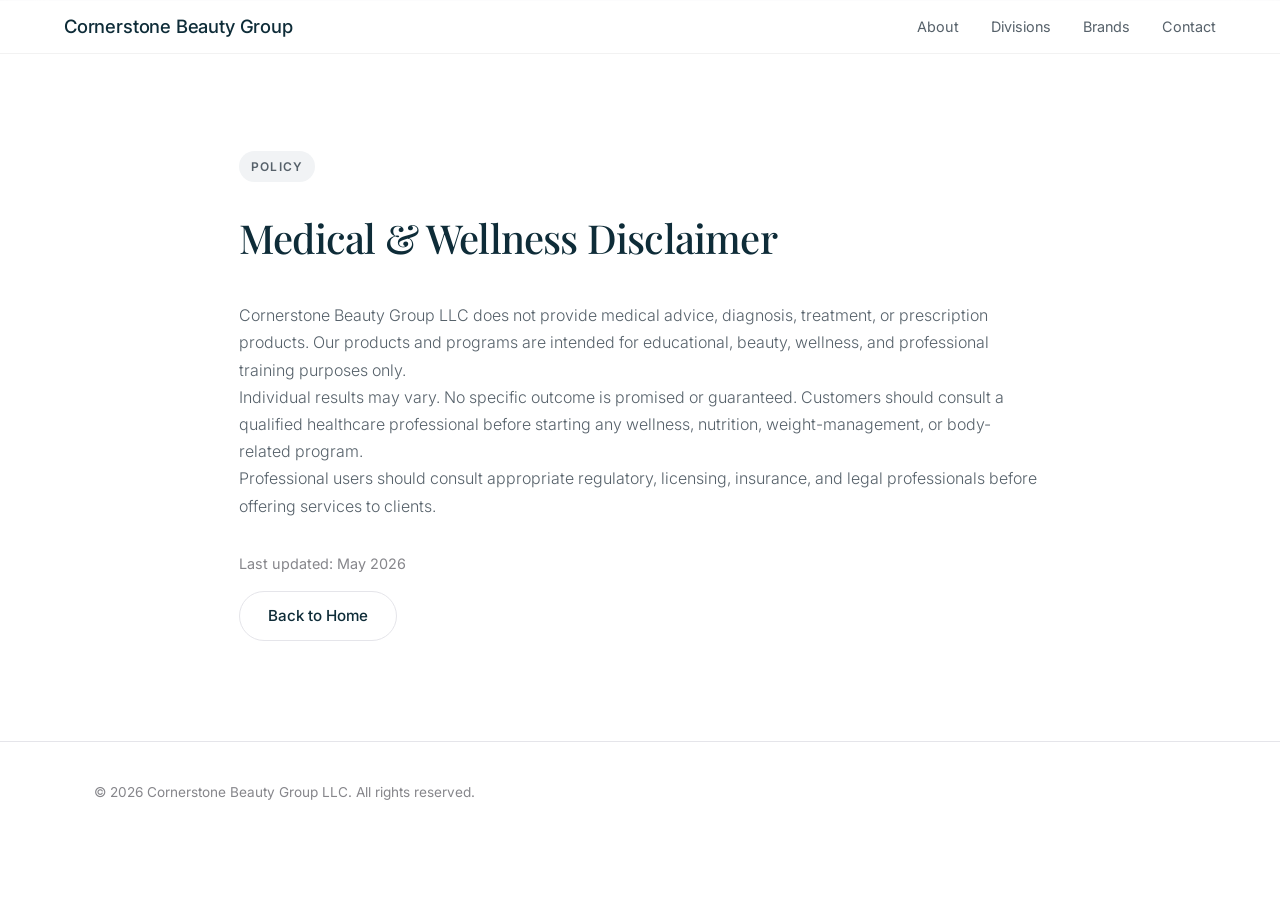
==== disclaimer.html @ 3bd97c3e "Initial website upload" ====
<!DOCTYPE html>
<html lang="en">
<head>
    <meta charset="UTF-8">
    <meta name="viewport" content="width=device-width, initial-scale=1.0">
    <title>Medical & Wellness Disclaimer | Cornerstone Beauty Group LLC</title>
    <link rel="stylesheet" href="styles.css">
    <link rel="preconnect" href="https://fonts.googleapis.com">
    <link rel="preconnect" href="https://fonts.gstatic.com" crossorigin>
    <link href="https://fonts.googleapis.com/css2?family=Inter:wght@300;400;500;600&family=Playfair+Display:ital,wght@0,400;0,500;1,400&display=swap" rel="stylesheet">
</head>
<body>
<header class="site-header"><div class="header-container"><a href="index.html" class="logo-text">Cornerstone Beauty Group</a><nav class="nav-menu"><a href="index.html#about" class="nav-link">About</a><a href="index.html#divisions" class="nav-link">Divisions</a><a href="index.html#brands" class="nav-link">Brands</a><a href="index.html#contact" class="nav-link">Contact</a></nav></div></header>
<main><section class="about-section" style="padding-top:150px;"><div class="container" style="max-width:850px;text-align:left;">
<div class="section-badge">Policy</div><h1 class="section-title">Medical & Wellness Disclaimer</h1>
<p class="about-text" style="font-size:1rem;text-align:left;">Cornerstone Beauty Group LLC does not provide medical advice, diagnosis, treatment, or prescription products. Our products and programs are intended for educational, beauty, wellness, and professional training purposes only.</p><p class="about-text" style="font-size:1rem;text-align:left;">Individual results may vary. No specific outcome is promised or guaranteed. Customers should consult a qualified healthcare professional before starting any wellness, nutrition, weight-management, or body-related program.</p><p class="about-text" style="font-size:1rem;text-align:left;">Professional users should consult appropriate regulatory, licensing, insurance, and legal professionals before offering services to clients.</p>
<p style="margin-top:2rem;color:var(--text-muted);font-size:.9rem;">Last updated: May 2026</p>
<p style="margin-top:1rem;"><a href="index.html" class="btn btn-secondary" style="margin-left:0;">Back to Home</a></p>
</div></section></main><footer class="site-footer"><div class="container footer-container"><p>&copy; 2026 Cornerstone Beauty Group LLC. All rights reserved.</p></div></footer><script src="script.js"></script></body></html>
---- styles.css ----
/* Custom Reset & Base Properties inspired by Stripe/Apple layouts */
:root {
    --bg-primary: #ffffff;
    --bg-secondary: #f8f9fa;
    --bg-tertiary: #f1f3f5;
    
    --text-primary: #0e2c38;
    --text-secondary: #56616a;
    --text-muted: #86868b;
    
    --accent: #0e2c38;
    --accent-gold: #d6c6a6;
    --warm-ivory: #f7f4ef;
    --border-color: #e5e5ea;
    --radius-section: 24px;
    --radius-card: 16px;
    
    --font-sans: 'Inter', -apple-system, BlinkMacSystemFont, "Segoe UI", Roboto, sans-serif;
    --font-serif: 'Playfair Display', Georgia, serif;
    
    --transition-smooth: all 0.4s cubic-bezier(0.16, 1, 0.3, 1);
}

* {
    box-sizing: border-box;
    margin: 0;
    padding: 0;
}

html {
    scroll-behavior: smooth;
    font-size: 16px;
}

body {
    font-family: var(--font-sans);
    background-color: var(--bg-primary);
    color: var(--text-primary);
    line-height: 1.6;
    -webkit-font-smoothing: antialiased;
}

.container {
    width: 100%;
    max-width: 1140px;
    margin: 0 auto;
    padding: 0 24px;
}

/* Typography & Layout Accents */
h1, h2, h3 {
    font-weight: 500;
    letter-spacing: -0.02em;
}

.section-title {
    font-family: var(--font-serif);
    font-size: 2.5rem;
    margin-bottom: 2rem;
    color: var(--text-primary);
}

.section-badge {
    display: inline-block;
    font-size: 0.75rem;
    text-transform: uppercase;
    letter-spacing: 0.1em;
    font-weight: 600;
    color: var(--text-secondary);
    background: var(--bg-tertiary);
    padding: 6px 12px;
    border-radius: 100px;
    margin-bottom: 1.5rem;
}

.badge-warning {
    background: #fff3cd;
    color: #856404;
}

/* Custom Buttons */
.btn {
    display: inline-flex;
    align-items: center;
    justify-content: center;
    padding: 12px 28px;
    border-radius: 100px;
    font-size: 0.95rem;
    font-weight: 500;
    text-decoration: none;
    transition: var(--transition-smooth);
    cursor: pointer;
}

.btn-primary {
    background-color: var(--text-primary);
    color: #ffffff;
    border: 1px solid var(--text-primary);
}

.btn-primary:hover {
    background-color: #333336;
    transform: translateY(-2px);
}

.btn-secondary {
    background-color: transparent;
    color: var(--text-primary);
    border: 1px solid var(--border-color);
    margin-left: 12px;
}

.btn-secondary:hover {
    background-color: var(--bg-secondary);
    border-color: var(--text-primary);
    transform: translateY(-2px);
}

.btn-block {
    display: flex;
    width: 100%;
}

/* Reusable Grid & Cards */
.card {
    background: var(--bg-primary);
    border: 1px solid var(--border-color);
    border-radius: var(--radius-card);
    padding: 32px;
    transition: var(--transition-smooth);
}

.card:hover {
    transform: translateY(-4px);
    box-shadow: 0 12px 30px rgba(0,0,0,0.04);
    border-color: var(--text-muted);
}

.grid-four-columns {
    display: grid;
    grid-template-columns: repeat(auto-fit, minmax(230px, 1fr));
    gap: 24px;
}

.grid-three-columns {
    display: grid;
    grid-template-columns: repeat(auto-fit, minmax(300px, 1fr));
    gap: 24px;
}

.grid-two-columns {
    display: grid;
    grid-template-columns: repeat(auto-fit, minmax(450px, 1fr));
    gap: 48px;
}

/* Header Section */
.site-header {
    position: fixed;
    top: 0;
    left: 0;
    width: 100%;
    z-index: 1000;
    background: rgba(255, 255, 255, 0.8);
    backdrop-filter: blur(20px);
    -webkit-backdrop-filter: blur(20px);
    border-bottom: 1px solid rgba(0, 0, 0, 0.05);
    transition: var(--transition-smooth);
}

.header-container {
    max-width: 1200px;
    margin: 0 auto;
    padding: 12px 24px;
    display: flex;
    justify-content: space-between;
    align-items: center;
}

.logo-text {
    font-size: 1.15rem;
    font-weight: 500;
    letter-spacing: -0.01em;
    color: var(--text-primary);
    text-decoration: none;
}
.logo-brand {
    display: flex;
    align-items: center;
    text-decoration: none;
}

.logo-brand img {
    height: 64px;
    width: auto;
    display: block;
}

.nav-menu {
    display: flex;
    gap: 32px;
}

.nav-link {
    font-size: 0.9rem;
    color: var(--text-secondary);
    text-decoration: none;
    font-weight: 400;
    transition: color 0.2s ease;
}

.nav-link:hover {
    color: var(--text-primary);
}

.mobile-nav-toggle {
    display: none;
    background: none;
    border: none;
    cursor: pointer;
    flex-direction: column;
    gap: 6px;
}

.mobile-nav-toggle span {
    display: block;
    width: 22px;
    height: 1.5px;
    background: var(--text-primary);
    transition: var(--transition-smooth);
}

/* Hero Section */
.hero-section {
    position: relative;
    min-height: 860px;
    padding-top: 180px;
    padding-bottom: 120px;
    display: flex;
    align-items: center;
    overflow: hidden;
    background-image:
        linear-gradient(90deg, rgba(247, 244, 239, 0.96) 0%, rgba(247, 244, 239, 0.86) 32%, rgba(247, 244, 239, 0.30) 58%, rgba(247, 244, 239, 0.02) 100%),
        url('assets/hero-cornerstone.jpg');
    background-size: cover;
    background-position: center center;
    background-repeat: no-repeat;
}

.hero-section::after {
    content: "";
    position: absolute;
    inset: 0;
    background: radial-gradient(circle at 18% 28%, rgba(255,255,255,0.55) 0%, rgba(255,255,255,0.00) 42%);
    pointer-events: none;
}

.hero-content {
    position: relative;
    z-index: 1;
    max-width: 1180px;
    text-align: left;
}

.hero-headline {
    font-family: var(--font-serif);
    font-size: clamp(3rem, 6vw, 5.7rem);
    line-height: 0.98;
    max-width: 680px;
    margin: 0 0 1.5rem 0;
    color: var(--text-primary);
}

.hero-subheadline {
    font-size: 1.18rem;
    color: var(--text-secondary);
    max-width: 560px;
    margin: 0 0 2.5rem 0;
    font-weight: 300;
}

/* About Section */
.about-section {
    padding: 100px 0;
    text-align: center;
    border-top: 1px solid var(--border-color);
}

.about-text {
    font-size: 1.35rem;
    line-height: 1.7;
    max-width: 850px;
    margin: 0 auto;
    color: var(--text-secondary);
    font-weight: 300;
}

/* Divisions Section */
.divisions-section {
    padding: 100px 0;
    background-color: var(--bg-secondary);
    border-radius: var(--radius-section);
    margin: 0 16px;
}

.division-card h3 {
    font-size: 1.25rem;
    margin-bottom: 1rem;
    font-weight: 500;
}

.division-card p {
    color: var(--text-secondary);
    font-size: 0.95rem;
}

.card-icon {
    font-size: 0.85rem;
    font-weight: 600;
    color: var(--text-muted);
    margin-bottom: 1.5rem;
    font-family: var(--font-sans);
    border-bottom: 1px solid var(--border-color);
    padding-bottom: 8px;
    display: inline-block;
    width: 100%;
}

/* Brands Section */
.brands-section {
    padding: 120px 0;
}

.brand-card h3 {
    font-family: var(--font-serif);
    font-size: 1.4rem;
    margin-bottom: 1rem;
}

.brand-card p {
    color: var(--text-secondary);
    font-size: 0.95rem;
}

.brand-tag {
    display: inline-block;
    font-size: 0.7rem;
    text-transform: uppercase;
    font-weight: 600;
    color: var(--text-muted);
    letter-spacing: 0.05em;
    margin-bottom: 1rem;
}

/* Compliance Section */
.compliance-section {
    padding: 80px 0;
    background-color: var(--bg-secondary);
    border-radius: var(--radius-section);
    margin: 0 16px;
}

.compliance-wrapper {
    max-width: 800px;
    margin: 0 auto;
    text-align: center;
}

.compliance-wrapper h2 {
    font-size: 1.75rem;
    margin-bottom: 1.5rem;
}

.compliance-main-text {
    font-size: 1.1rem;
    color: var(--text-secondary);
    margin-bottom: 2rem;
}

.compliance-divider {
    border: none;
    border-top: 1px solid var(--border-color);
    margin: 2.5rem 0;
}

.compliance-notice {
    font-size: 0.9rem;
    color: var(--text-secondary);
    line-height: 1.6;
    text-align: left;
    background: var(--bg-primary);
    padding: 24px;
    border-left: 3px solid var(--text-muted);
    border-radius: 4px;
}

/* Contact Section */
.contact-section {
    padding: 120px 0;
}

.contact-intro {
    font-size: 1.1rem;
    color: var(--text-secondary);
    margin-bottom: 3rem;
    max-width: 400px;
}

.corporate-details {
    display: flex;
    flex-direction: column;
    gap: 20px;
}

.detail-item {
    display: flex;
    flex-direction: column;
    border-bottom: 1px solid var(--border-color);
    padding-bottom: 12px;
}

.detail-label {
    font-size: 0.75rem;
    text-transform: uppercase;
    color: var(--text-muted);
    letter-spacing: 0.05em;
    margin-bottom: 4px;
}

.detail-value {
    font-size: 1rem;
    font-weight: 400;
}

.detail-value a {
    color: var(--text-primary);
    text-decoration: none;
    transition: color 0.2s;
}

.detail-value a:hover {
    color: var(--text-secondary);
}

/* Contact Form UI */
.contact-form-container h3 {
    margin-bottom: 1.5rem;
}

.form-group {
    margin-bottom: 20px;
}

.form-group label {
    display: block;
    font-size: 0.8rem;
    font-weight: 500;
    margin-bottom: 6px;
    color: var(--text-secondary);
}

.form-group input, 
.form-group select, 
.form-group textarea {
    width: 100%;
    padding: 12px 16px;
    border: 1px solid var(--border-color);
    border-radius: 8px;
    font-family: var(--font-sans);
    font-size: 0.95rem;
    background-color: var(--bg-secondary);
    color: var(--text-primary);
    transition: var(--transition-smooth);
}

.form-group input:focus, 
.form-group select:focus, 
.form-group textarea:focus {
    outline: none;
    border-color: var(--text-primary);
    background-color: var(--bg-primary);
}

/* Footer layout */
.site-footer {
    border-top: 1px solid var(--border-color);
    padding: 40px 0;
    font-size: 0.85rem;
    color: var(--text-muted);
}

.footer-container {
    display: flex;
    justify-content: space-between;
    align-items: center;
    flex-wrap: wrap;
    gap: 20px;
}

.footer-nav {
    display: flex;
    gap: 24px;
    flex-wrap: wrap;
}

.footer-link {
    color: var(--text-muted);
    text-decoration: none;
    transition: color 0.2s;
}

.footer-link:hover {
    color: var(--text-primary);
}

/* Subtle Scroll Animations CSS Framework */
.scroll-reveal {
    opacity: 0;
    transform: translateY(30px);
    transition: opacity 0.8s cubic-bezier(0.16, 1, 0.3, 1), transform 0.8s cubic-bezier(0.16, 1, 0.3, 1);
}

.scroll-reveal.active {
    opacity: 1;
    transform: translateY(0);
}

/* Responsive Structural Layout Overrides */
@media (max-width: 992px) {
    .hero-section {
        min-height: 760px;
        background-position: 64% center;
        background-image:
            linear-gradient(90deg, rgba(247, 244, 239, 0.98) 0%, rgba(247, 244, 239, 0.90) 46%, rgba(247, 244, 239, 0.30) 100%),
            url('assets/hero-cornerstone.jpg');
    }
    .hero-headline { font-size: 2.75rem; }
    .grid-two-columns { grid-template-columns: 1fr; gap: 60px; }
    .contact-intro { max-width: 100%; }
}

@media (max-width: 768px) {
    .mobile-nav-toggle { display: flex; }
    
    .nav-menu {
        position: fixed;
        top: 60px;
        left: 0;
        width: 100%;
        background: var(--bg-primary);
        flex-direction: column;
        padding: 40px 24px;
        gap: 24px;
        border-bottom: 1px solid var(--border-color);
        transform: translateY(-150%);
        transition: var(--transition-smooth);
        z-index: 999;
    }
    
    .nav-menu.active {
        transform: translateY(0);
    }
    
    .hero-section {
        min-height: 720px;
        padding-top: 120px;
        padding-bottom: 72px;
        background-position: 70% center;
        background-image:
            linear-gradient(180deg, rgba(247, 244, 239, 0.98) 0%, rgba(247, 244, 239, 0.93) 42%, rgba(247, 244, 239, 0.50) 100%),
            url('assets/hero-cornerstone.jpg');
    }

    .hero-content {
        text-align: left;
    }

    .hero-headline { font-size: 2.75rem; max-width: 95%; }
    .hero-subheadline { font-size: 1.05rem; max-width: 92%; }
    .section-title { font-size: 2rem; }
    
    .hero-cta-group {
        display: flex;
        flex-direction: column;
        gap: 12px;
        align-items: flex-start;
    }
    
    .btn-secondary { margin-left: 0; width: 100%; max-width: 280px; }
    .btn-primary { width: 100%; max-width: 280px; }
    
    .footer-container {
        flex-direction: column;
        text-align: center;
    }
    .footer-nav {
        justify-content: center;
    }
}
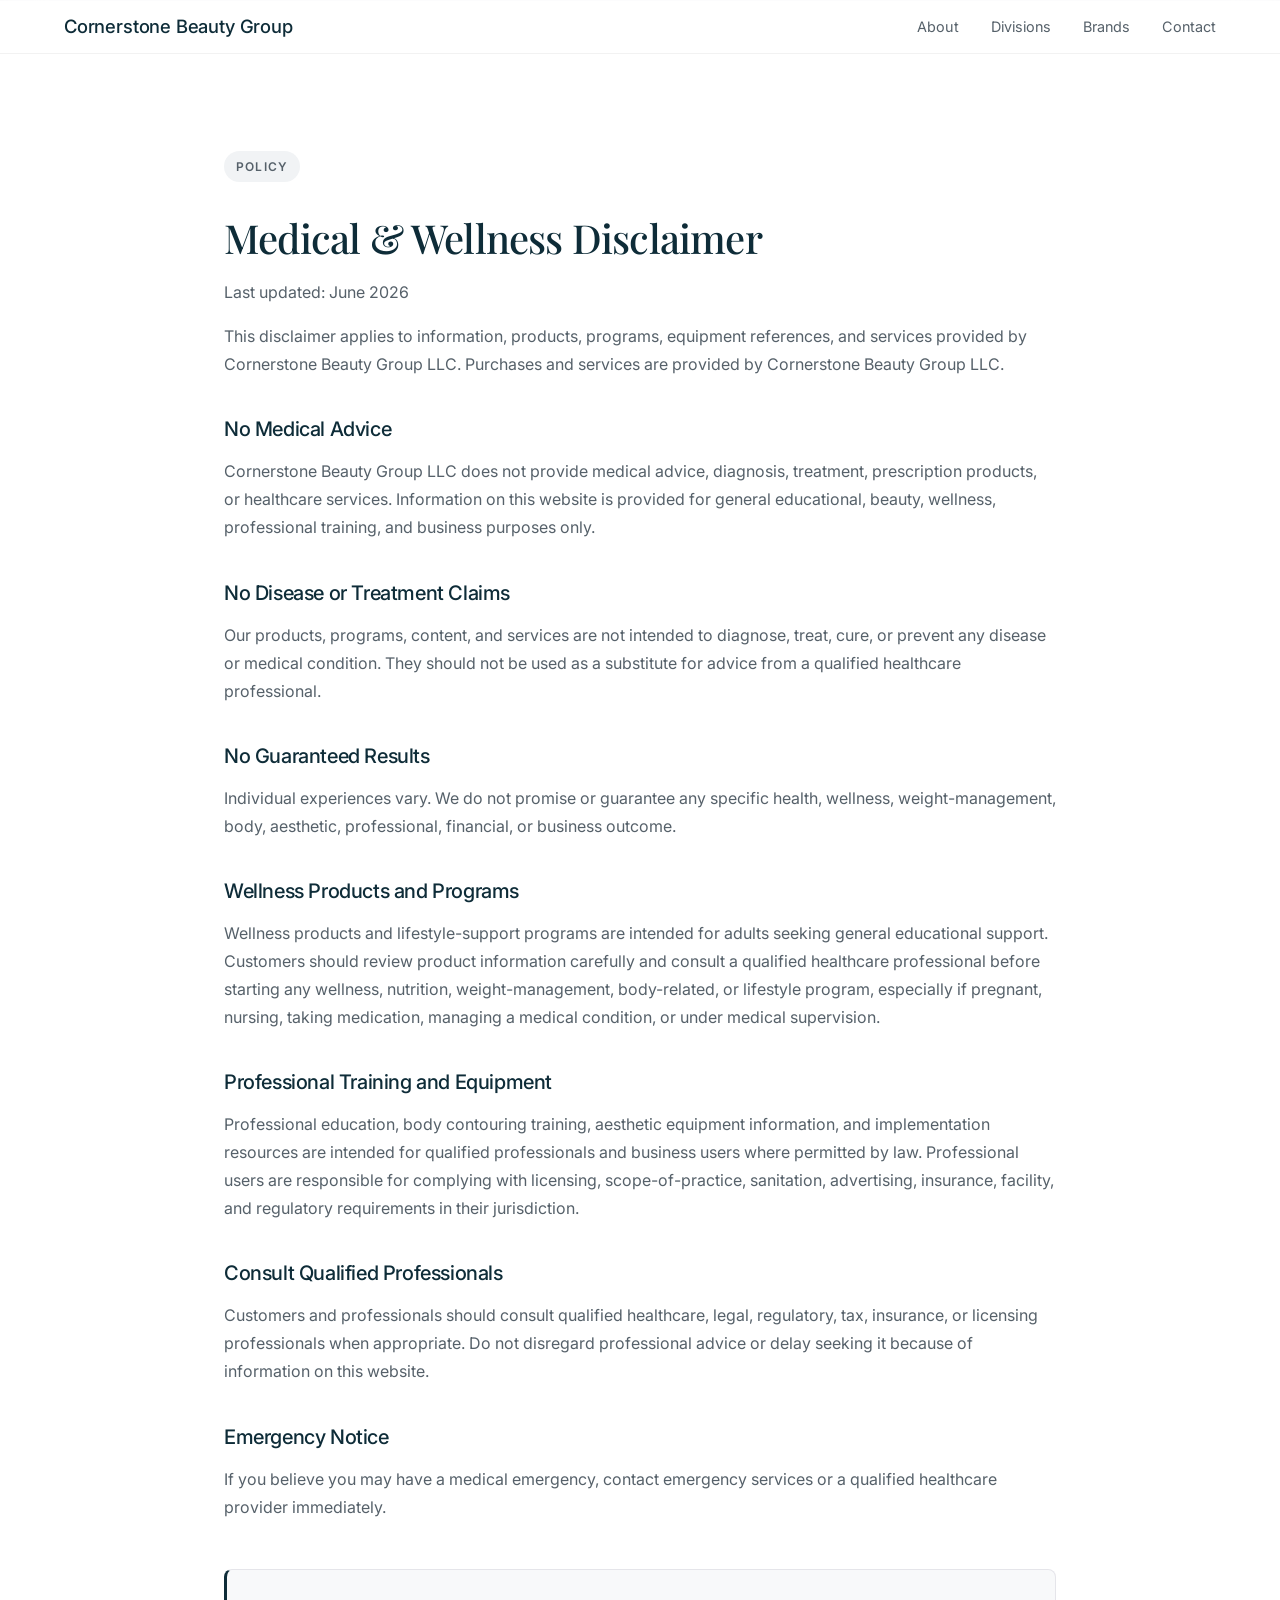
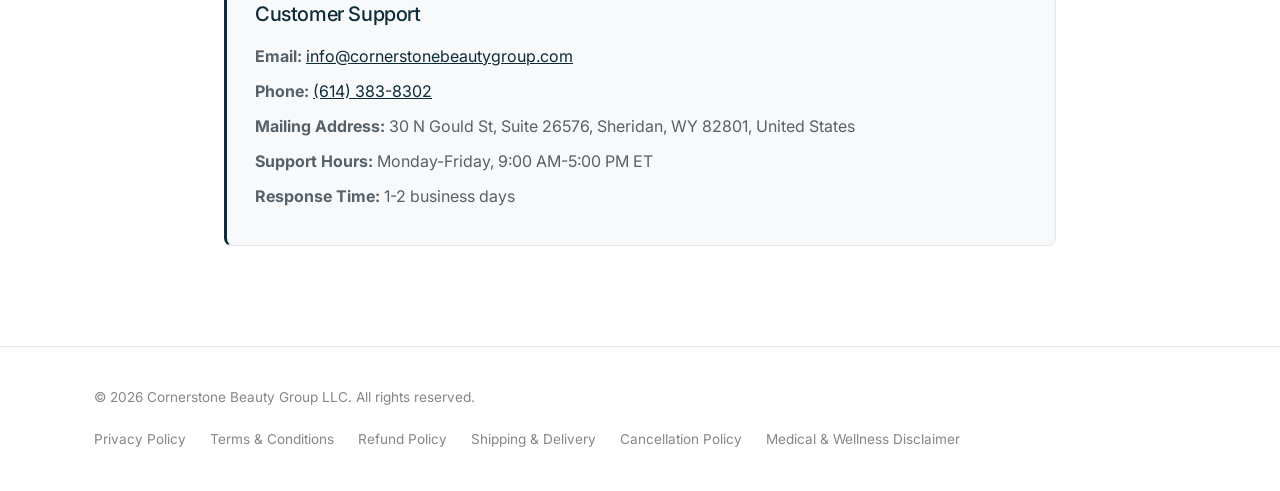
==== commit 8d625618: "Update compliance policies and Stripe readiness" ====
--- a/disclaimer.html
+++ b/disclaimer.html
@@ -10,10 +10,78 @@
     <link href="https://fonts.googleapis.com/css2?family=Inter:wght@300;400;500;600&family=Playfair+Display:ital,wght@0,400;0,500;1,400&display=swap" rel="stylesheet">
 </head>
 <body>
-<header class="site-header"><div class="header-container"><a href="index.html" class="logo-text">Cornerstone Beauty Group</a><nav class="nav-menu"><a href="index.html#about" class="nav-link">About</a><a href="index.html#divisions" class="nav-link">Divisions</a><a href="index.html#brands" class="nav-link">Brands</a><a href="index.html#contact" class="nav-link">Contact</a></nav></div></header>
-<main><section class="about-section" style="padding-top:150px;"><div class="container" style="max-width:850px;text-align:left;">
-<div class="section-badge">Policy</div><h1 class="section-title">Medical & Wellness Disclaimer</h1>
-<p class="about-text" style="font-size:1rem;text-align:left;">Cornerstone Beauty Group LLC does not provide medical advice, diagnosis, treatment, or prescription products. Our products and programs are intended for educational, beauty, wellness, and professional training purposes only.</p><p class="about-text" style="font-size:1rem;text-align:left;">Individual results may vary. No specific outcome is promised or guaranteed. Customers should consult a qualified healthcare professional before starting any wellness, nutrition, weight-management, or body-related program.</p><p class="about-text" style="font-size:1rem;text-align:left;">Professional users should consult appropriate regulatory, licensing, insurance, and legal professionals before offering services to clients.</p>
-<p style="margin-top:2rem;color:var(--text-muted);font-size:.9rem;">Last updated: May 2026</p>
-<p style="margin-top:1rem;"><a href="index.html" class="btn btn-secondary" style="margin-left:0;">Back to Home</a></p>
-</div></section></main><footer class="site-footer"><div class="container footer-container"><p>&copy; 2026 Cornerstone Beauty Group LLC. All rights reserved.</p></div></footer><script src="script.js"></script></body></html>+    <header class="site-header">
+        <div class="header-container">
+            <a href="index.html" class="logo-text">Cornerstone Beauty Group</a>
+            <button class="mobile-nav-toggle" aria-label="Toggle navigation" aria-expanded="false">
+                <span></span>
+                <span></span>
+                <span></span>
+            </button>
+            <nav class="nav-menu">
+                <a href="index.html#about" class="nav-link">About</a>
+                <a href="index.html#divisions" class="nav-link">Divisions</a>
+                <a href="index.html#brands" class="nav-link">Brands</a>
+                <a href="index.html#contact" class="nav-link">Contact</a>
+            </nav>
+        </div>
+    </header>
+
+    <main>
+        <section class="policy-section">
+            <div class="container policy-container">
+                <div class="section-badge">Policy</div>
+                <h1 class="section-title">Medical & Wellness Disclaimer</h1>
+                <p class="policy-updated">Last updated: June 2026</p>
+
+                <p>This disclaimer applies to information, products, programs, equipment references, and services provided by Cornerstone Beauty Group LLC. Purchases and services are provided by Cornerstone Beauty Group LLC.</p>
+
+                <h2>No Medical Advice</h2>
+                <p>Cornerstone Beauty Group LLC does not provide medical advice, diagnosis, treatment, prescription products, or healthcare services. Information on this website is provided for general educational, beauty, wellness, professional training, and business purposes only.</p>
+
+                <h2>No Disease or Treatment Claims</h2>
+                <p>Our products, programs, content, and services are not intended to diagnose, treat, cure, or prevent any disease or medical condition. They should not be used as a substitute for advice from a qualified healthcare professional.</p>
+
+                <h2>No Guaranteed Results</h2>
+                <p>Individual experiences vary. We do not promise or guarantee any specific health, wellness, weight-management, body, aesthetic, professional, financial, or business outcome.</p>
+
+                <h2>Wellness Products and Programs</h2>
+                <p>Wellness products and lifestyle-support programs are intended for adults seeking general educational support. Customers should review product information carefully and consult a qualified healthcare professional before starting any wellness, nutrition, weight-management, body-related, or lifestyle program, especially if pregnant, nursing, taking medication, managing a medical condition, or under medical supervision.</p>
+
+                <h2>Professional Training and Equipment</h2>
+                <p>Professional education, body contouring training, aesthetic equipment information, and implementation resources are intended for qualified professionals and business users where permitted by law. Professional users are responsible for complying with licensing, scope-of-practice, sanitation, advertising, insurance, facility, and regulatory requirements in their jurisdiction.</p>
+
+                <h2>Consult Qualified Professionals</h2>
+                <p>Customers and professionals should consult qualified healthcare, legal, regulatory, tax, insurance, or licensing professionals when appropriate. Do not disregard professional advice or delay seeking it because of information on this website.</p>
+
+                <h2>Emergency Notice</h2>
+                <p>If you believe you may have a medical emergency, contact emergency services or a qualified healthcare provider immediately.</p>
+
+                <div class="support-box">
+                    <h2>Customer Support</h2>
+                    <p><strong>Email:</strong> <a href="mailto:info@cornerstonebeautygroup.com">info@cornerstonebeautygroup.com</a></p>
+                    <p><strong>Phone:</strong> <a href="tel:+16143838302">(614) 383-8302</a></p>
+                    <p><strong>Mailing Address:</strong> 30 N Gould St, Suite 26576, Sheridan, WY 82801, United States</p>
+                    <p><strong>Support Hours:</strong> Monday-Friday, 9:00 AM-5:00 PM ET</p>
+                    <p><strong>Response Time:</strong> 1-2 business days</p>
+                </div>
+            </div>
+        </section>
+    </main>
+
+    <footer class="site-footer">
+        <div class="container footer-container">
+            <p class="footer-copyright">&copy; 2026 Cornerstone Beauty Group LLC. All rights reserved.</p>
+            <nav class="footer-nav">
+                <a href="privacy.html" class="footer-link">Privacy Policy</a>
+                <a href="terms.html" class="footer-link">Terms & Conditions</a>
+                <a href="refund.html" class="footer-link">Refund Policy</a>
+                <a href="shipping.html" class="footer-link">Shipping & Delivery</a>
+                <a href="cancellation.html" class="footer-link">Cancellation Policy</a>
+                <a href="disclaimer.html" class="footer-link">Medical & Wellness Disclaimer</a>
+            </nav>
+        </div>
+    </footer>
+    <script src="script.js"></script>
+</body>
+</html>
--- a/styles.css
+++ b/styles.css
@@ -479,6 +479,61 @@
     outline: none;
     border-color: var(--text-primary);
     background-color: var(--bg-primary);
+}
+
+/* Policy pages */
+.policy-section {
+    padding: 150px 0 100px;
+    border-top: 1px solid var(--border-color);
+}
+
+.policy-container {
+    max-width: 880px;
+    text-align: left;
+}
+
+.policy-container .section-title {
+    margin-bottom: 0.5rem;
+}
+
+.policy-updated {
+    color: var(--text-muted);
+    font-size: 0.9rem;
+    margin-bottom: 2rem;
+}
+
+.policy-container p {
+    color: var(--text-secondary);
+    font-size: 1rem;
+    line-height: 1.75;
+    margin-bottom: 1rem;
+}
+
+.policy-container h2 {
+    font-size: 1.25rem;
+    margin: 2.2rem 0 0.75rem;
+    color: var(--text-primary);
+}
+
+.policy-container a {
+    color: var(--text-primary);
+}
+
+.support-box {
+    margin-top: 3rem;
+    padding: 28px;
+    border: 1px solid var(--border-color);
+    border-left: 3px solid var(--text-primary);
+    border-radius: 8px;
+    background: var(--bg-secondary);
+}
+
+.support-box h2 {
+    margin-top: 0;
+}
+
+.support-box p {
+    margin-bottom: 0.45rem;
 }
 
 /* Footer layout */
@@ -596,4 +651,4 @@
     .footer-nav {
         justify-content: center;
     }
-}+}
